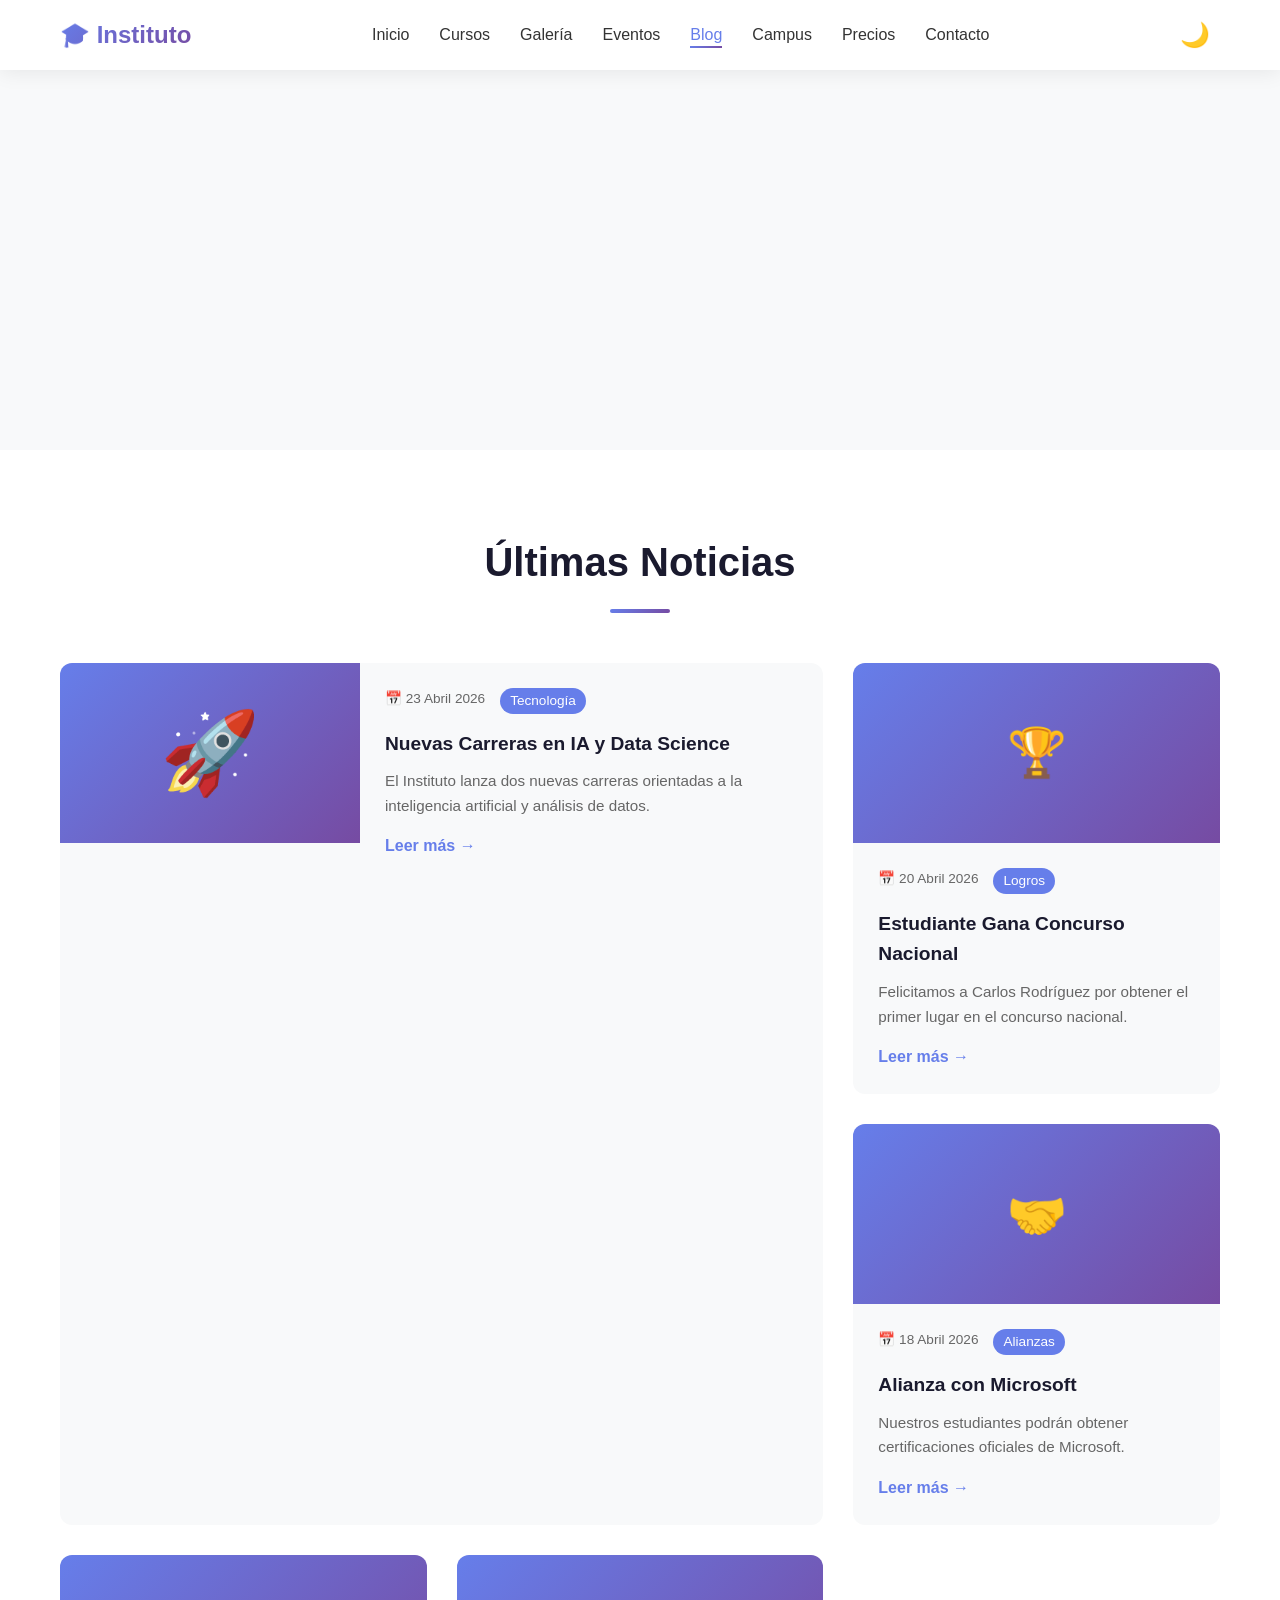
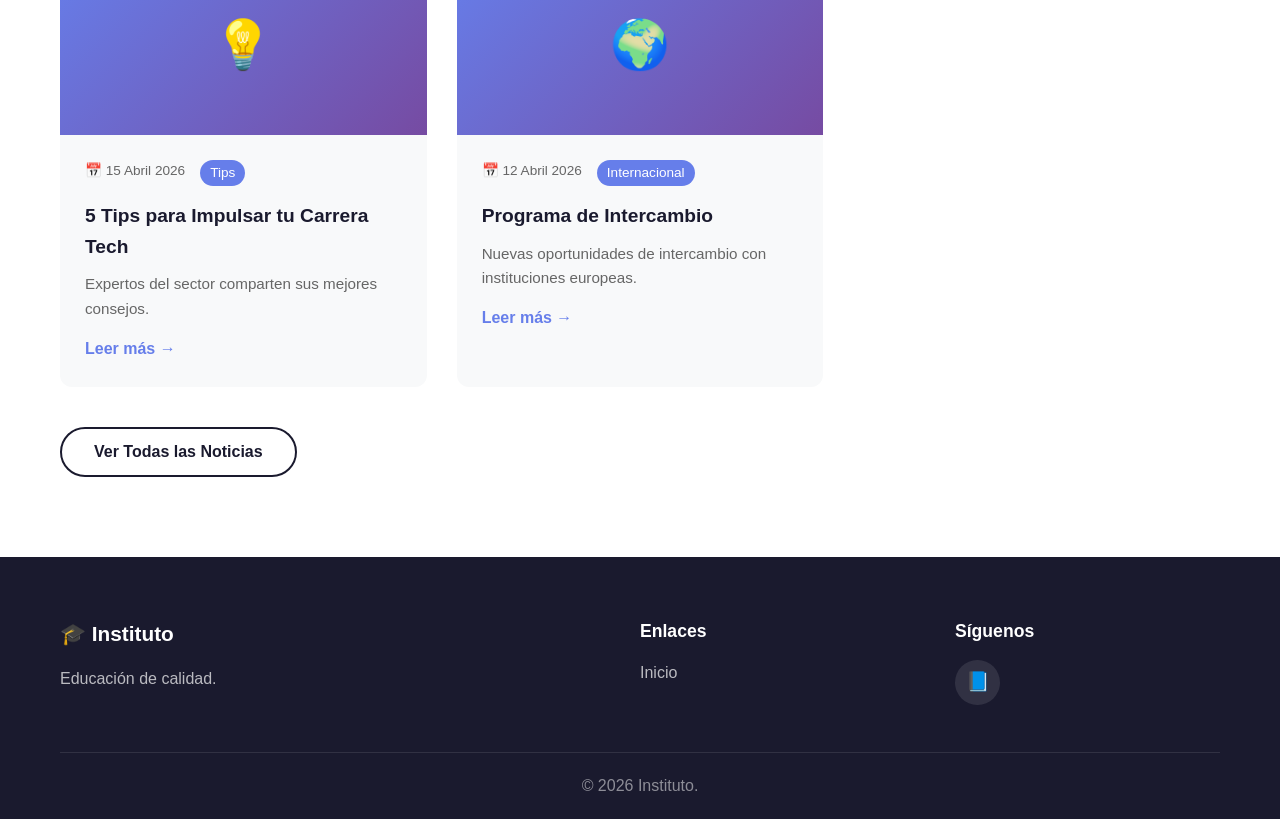
==== blog.html @ a8fb826b "mejoras separadas" ====
<!DOCTYPE html>
<html lang="es">
<head>
    <meta charset="UTF-8">
    <meta name="viewport" content="width=device-width, initial-scale=1.0">
    <title>Blog - Instituto Educativo</title>
    <link rel="stylesheet" href="css/base.css">
    <link rel="stylesheet" href="css/blog.css">
</head>
<body>
    <header class="header">
        <nav class="nav container">
            <a href="index.html" class="logo">🎓 Instituto</a>
            <button class="menu-toggle"><span></span><span></span><span></span></button>
            <ul class="nav-links">
                <li><a href="index.html">Inicio</a></li>
                <li><a href="cursos.html">Cursos</a></li>
                <li><a href="galeria.html">Galería</a></li>
                <li><a href="eventos.html">Eventos</a></li>
                <li><a href="blog.html" class="active">Blog</a></li>
                <li><a href="campus.html">Campus</a></li>
                <li><a href="precios.html">Precios</a></li>
                <li><a href="contacto.html">Contacto</a></li>
            </ul>
            <button class="theme-toggle" id="themeToggle">🌙</button>
        </nav>
    </header>

    <section class="hero" style="min-height:50vh;">
        <div class="hero-content container">
            <h1>Blog y Noticias</h1>
            <p>Mantente informado con las últimas noticias del instituto</p>
        </div>
    </section>

    <section class="section blog">
        <div class="container">
            <h2 class="section-title">Últimas Noticias</h2>
            <div class="blog-grid">
                <article class="blog-card featured">
                    <div class="blog-img">🚀</div>
                    <div class="blog-content">
                        <div class="blog-meta"><span class="blog-date">📅 23 Abril 2026</span><span class="blog-category">Tecnología</span></div>
                        <h3>Nuevas Carreras en IA y Data Science</h3>
                        <p>El Instituto lanza dos nuevas carreras orientadas a la inteligencia artificial y análisis de datos.</p>
                        <a href="#" class="blog-link">Leer más →</a>
                    </div>
                </article>
                <article class="blog-card">
                    <div class="blog-img">🏆</div>
                    <div class="blog-content">
                        <div class="blog-meta"><span class="blog-date">📅 20 Abril 2026</span><span class="blog-category">Logros</span></div>
                        <h3>Estudiante Gana Concurso Nacional</h3>
                        <p>Felicitamos a Carlos Rodríguez por obtener el primer lugar en el concurso nacional.</p>
                        <a href="#" class="blog-link">Leer más →</a>
                    </div>
                </article>
                <article class="blog-card">
                    <div class="blog-img">🤝</div>
                    <div class="blog-content">
                        <div class="blog-meta"><span class="blog-date">📅 18 Abril 2026</span><span class="blog-category">Alianzas</span></div>
                        <h3>Alianza con Microsoft</h3>
                        <p>Nuestros estudiantes podrán obtener certificaciones oficiales de Microsoft.</p>
                        <a href="#" class="blog-link">Leer más →</a>
                    </div>
                </article>
                <article class="blog-card">
                    <div class="blog-img">💡</div>
                    <div class="blog-content">
                        <div class="blog-meta"><span class="blog-date">📅 15 Abril 2026</span><span class="blog-category">Tips</span></div>
                        <h3>5 Tips para Impulsar tu Carrera Tech</h3>
                        <p>Expertos del sector comparten sus mejores consejos.</p>
                        <a href="#" class="blog-link">Leer más →</a>
                    </div>
                </article>
                <article class="blog-card">
                    <div class="blog-img">🌍</div>
                    <div class="blog-content">
                        <div class="blog-meta"><span class="blog-date">📅 12 Abril 2026</span><span class="blog-category">Internacional</span></div>
                        <h3>Programa de Intercambio</h3>
                        <p>Nuevas oportunidades de intercambio con instituciones europeas.</p>
                        <a href="#" class="blog-link">Leer más →</a>
                    </div>
                </article>
            </div>
            <button class="btn btn-outline-dark" id="btnBlog">Ver Todas las Noticias</button>
        </div>
    </section>

    <footer class="footer">
        <div class="container">
            <div class="footer-content">
                <div class="footer-section"><h3>🎓 Instituto</h3><p>Educación de calidad.</p></div>
                <div class="footer-section"><h4>Enlaces</h4><ul><li><a href="index.html">Inicio</a></li></ul></div>
                <div class="footer-section"><h4>Síguenos</h4><div class="social-links"><a href="#">📘</a></div></div>
            </div>
            <div class="footer-bottom"><p>&copy; 2026 Instituto.</p></div>
        </div>
    </footer>

    <div class="toast" id="toast"><span class="toast-icon">✓</span><span class="toast-message">Mensaje</span></div>
    <button class="scroll-top" id="scrollTop">↑</button>
    <script src="js/bundle.js"></script>
</body>
</html>
---- css/base.css ----
:root {
    --primary: #667eea;
    --secondary: #764ba2;
    --dark: #1a1a2e;
    --light: #f8f9fa;
    --text: #333;
    --text-light: #666;
    --white: #ffffff;
    --gradient: linear-gradient(135deg, var(--primary) 0%, var(--secondary) 100%);
    --shadow: 0 10px 30px rgba(0, 0, 0, 0.1);
    --radius: 12px;
}

* {
    margin: 0;
    padding: 0;
    box-sizing: border-box;
}

html {
    scroll-behavior: smooth;
}

body {
    font-family: 'Segoe UI', Tahoma, Geneva, Verdana, sans-serif;
    color: var(--text);
    line-height: 1.6;
    background-color: var(--light);
}

.container {
    max-width: 1200px;
    margin: 0 auto;
    padding: 0 20px;
}

a {
    text-decoration: none;
    color: inherit;
}

ul {
    list-style: none;
}

img {
    max-width: 100%;
    height: auto;
}

.btn {
    display: inline-block;
    padding: 14px 32px;
    background: var(--gradient);
    color: var(--white);
    border: none;
    border-radius: 50px;
    font-size: 1rem;
    font-weight: 600;
    cursor: pointer;
    transition: transform 0.3s ease, box-shadow 0.3s ease;
}

.btn:hover {
    transform: translateY(-2px);
    box-shadow: 0 10px 25px rgba(102, 126, 234, 0.4);
}

.btn-outline {
    background: transparent;
    border: 2px solid var(--white);
    color: var(--white);
}

.btn-outline:hover {
    background: var(--white);
    color: var(--primary);
}

.btn-outline-dark {
    background: transparent;
    border: 2px solid var(--dark);
    color: var(--dark);
}

.btn-outline-dark:hover {
    background: var(--dark);
    color: var(--white);
}

.section {
    padding: 80px 0;
}

.section-title {
    font-size: 2.5rem;
    text-align: center;
    margin-bottom: 50px;
    color: var(--dark);
    position: relative;
}

.section-title::after {
    content: '';
    display: block;
    width: 60px;
    height: 4px;
    background: var(--gradient);
    margin: 15px auto 0;
    border-radius: 2px;
}

.header {
    position: fixed;
    top: 0;
    left: 0;
    width: 100%;
    background: var(--white);
    box-shadow: 0 2px 20px rgba(0, 0, 0, 0.08);
    z-index: 1000;
}

.nav {
    display: flex;
    justify-content: space-between;
    align-items: center;
    height: 70px;
}

.logo {
    font-size: 1.5rem;
    font-weight: 700;
    background: var(--gradient);
    -webkit-background-clip: text;
    -webkit-text-fill-color: transparent;
    background-clip: text;
}

.nav-links {
    display: flex;
    gap: 30px;
}

.nav-links a {
    font-weight: 500;
    transition: color 0.3s ease;
    position: relative;
}

.nav-links a::after {
    content: '';
    position: absolute;
    bottom: -5px;
    left: 0;
    width: 0;
    height: 2px;
    background: var(--gradient);
    transition: width 0.3s ease;
}

.nav-links a:hover::after {
    width: 100%;
}

.nav-links a:hover {
    color: var(--primary);
}

.nav-links a.active {
    color: var(--primary);
}

.nav-links a.active::after {
    width: 100%;
}

.menu-toggle {
    display: none;
    flex-direction: column;
    gap: 5px;
    background: none;
    border: none;
    cursor: pointer;
    padding: 5px;
}

.menu-toggle span {
    width: 25px;
    height: 3px;
    background: var(--dark);
    border-radius: 3px;
    transition: all 0.3s ease;
}

.menu-toggle.active span:nth-child(1) {
    transform: rotate(45deg) translate(5px, 5px);
}

.menu-toggle.active span:nth-child(2) {
    opacity: 0;
}

.menu-toggle.active span:nth-child(3) {
    transform: rotate(-45deg) translate(7px, -6px);
}

.theme-toggle {
    background: none;
    border: none;
    font-size: 1.5rem;
    cursor: pointer;
    padding: 5px 10px;
    transition: transform 0.3s ease;
}

.theme-toggle:hover {
    transform: scale(1.2);
}

.footer {
    background: var(--dark);
    color: var(--white);
    padding: 60px 0 20px;
}

.footer-content {
    display: grid;
    grid-template-columns: 2fr 1fr 1fr;
    gap: 50px;
    margin-bottom: 40px;
}

.footer-section h3 {
    font-size: 1.3rem;
    margin-bottom: 15px;
}

.footer-section > p {
    color: rgba(255, 255, 255, 0.7);
    line-height: 1.7;
    margin-bottom: 20px;
}

.newsletter-mini {
    display: flex;
    gap: 10px;
}

.newsletter-mini input {
    flex: 1;
    padding: 12px 15px;
    border: none;
    border-radius: 8px;
    background: rgba(255, 255, 255, 0.1);
    color: var(--white);
}

.newsletter-mini input::placeholder {
    color: rgba(255, 255, 255, 0.5);
}

.newsletter-mini button {
    padding: 12px 15px;
    background: var(--primary);
    border: none;
    border-radius: 8px;
    color: var(--white);
    cursor: pointer;
    transition: background 0.3s ease;
}

.newsletter-mini button:hover {
    background: var(--secondary);
}

.footer-section h4 {
    font-size: 1.1rem;
    margin-bottom: 15px;
}

.footer-section ul li {
    margin-bottom: 10px;
}

.footer-section ul a {
    color: rgba(255, 255, 255, 0.7);
    transition: color 0.3s ease;
}

.footer-section ul a:hover {
    color: var(--primary);
}

.social-links {
    display: flex;
    gap: 15px;
}

.social-links a {
    width: 45px;
    height: 45px;
    display: flex;
    align-items: center;
    justify-content: center;
    background: rgba(255, 255, 255, 0.1);
    border-radius: 50%;
    font-size: 1.2rem;
    transition: background 0.3s ease, transform 0.3s ease;
}

.social-links a:hover {
    background: var(--primary);
    transform: translateY(-3px);
}

.footer-bottom {
    text-align: center;
    padding-top: 20px;
    border-top: 1px solid rgba(255, 255, 255, 0.1);
    color: rgba(255, 255, 255, 0.5);
}

.scroll-top {
    position: fixed;
    bottom: 30px;
    right: 30px;
    width: 50px;
    height: 50px;
    background: var(--gradient);
    color: var(--white);
    border: none;
    border-radius: 50%;
    font-size: 1.5rem;
    cursor: pointer;
    opacity: 0;
    visibility: hidden;
    transition: all 0.3s ease;
    z-index: 1000;
}

.scroll-top.show {
    opacity: 1;
    visibility: visible;
}

.scroll-top:hover {
    transform: translateY(-5px);
    box-shadow: var(--shadow);
}

.toast {
    position: fixed;
    bottom: 30px;
    right: 30px;
    display: flex;
    align-items: center;
    gap: 10px;
    padding: 15px 25px;
    background: #27ae60;
    color: var(--white);
    border-radius: 8px;
    box-shadow: var(--shadow);
    transform: translateX(150%);
    transition: transform 0.3s ease;
    z-index: 3000;
}

.toast.show {
    transform: translateX(0);
}

.toast-icon {
    width: 24px;
    height: 24px;
    background: var(--white);
    color: #27ae60;
    border-radius: 50%;
    display: flex;
    align-items: center;
    justify-content: center;
    font-weight: 700;
}

.modal {
    display: none;
    position: fixed;
    top: 0;
    left: 0;
    width: 100%;
    height: 100%;
    background: rgba(0, 0, 0, 0.7);
    z-index: 2000;
    justify-content: center;
    align-items: center;
}

.modal.show {
    display: flex;
}

.modal-content {
    background: var(--white);
    padding: 40px;
    border-radius: var(--radius);
    max-width: 500px;
    width: 90%;
    position: relative;
    animation: modalSlide 0.3s ease;
}

@keyframes modalSlide {
    from {
        transform: translateY(-50px);
        opacity: 0;
    }
    to {
        transform: translateY(0);
        opacity: 1;
    }
}

.modal-close {
    position: absolute;
    top: 15px;
    right: 20px;
    font-size: 1.5rem;
    cursor: pointer;
    color: var(--text-light);
    transition: color 0.3s ease;
}

.modal-close:hover {
    color: var(--dark);
}

.modal-content h3 {
    font-size: 1.5rem;
    color: var(--dark);
    margin-bottom: 15px;
}

.modal-content p {
    color: var(--text-light);
    margin-bottom: 20px;
}

.modal-info {
    display: flex;
    flex-direction: column;
    gap: 10px;
    margin-bottom: 25px;
    padding: 20px;
    background: var(--light);
    border-radius: 8px;
}

.modal-info span {
    color: var(--text);
    font-size: 0.95rem;
}

.filter-btn {
    padding: 10px 25px;
    background: var(--light);
    border: 2px solid transparent;
    border-radius: 30px;
    font-size: 0.95rem;
    font-weight: 500;
    cursor: pointer;
    transition: all 0.3s ease;
}

.filter-btn:hover {
    border-color: var(--primary);
    color: var(--primary);
}

.filter-btn.active {
    background: var(--gradient);
    color: var(--white);
}

.check {
    color: var(--primary);
    font-weight: 700;
}

.cross {
    color: #e74c3c;
}

[data-theme="dark"] {
    --light: #1a1a2e;
    --dark: #f8f9fa;
    --text: #e0e0e0;
    --text-light: #aaa;
    --white: #16213e;
}

[data-theme="dark"] .header,
[data-theme="dark"] .card,
[data-theme="dark"] .mv-card,
[data-theme="dark"] .profesor-card,
[data-theme="dark"] .contact-form,
[data-theme="dark"] .ubicacion-info,
[data-theme="dark"] .faq-item,
[data-theme="dark"] .beca-card,
[data-theme="dark"] .plan-card,
[data-theme="dark"] .blog-card,
[data-theme="dark"] .evento-card {
    background: #1a1a2e;
}

@media (max-width: 992px) {
    .footer-content {
        grid-template-columns: 1fr 1fr;
    }
}

@media (max-width: 768px) {
    .menu-toggle {
        display: flex;
    }

    .nav {
        flex-wrap: wrap;
    }

    .theme-toggle {
        order: 3;
        margin-left: auto;
    }

    .nav-links {
        order: 4;
        width: 100%;
        position: fixed;
        top: 70px;
        left: 0;
        right: 0;
        background: var(--white);
        flex-direction: column;
        align-items: center;
        padding: 30px;
        gap: 20px;
        box-shadow: 0 10px 30px rgba(0, 0, 0, 0.1);
        transform: translateY(-150%);
        opacity: 0;
        transition: all 0.3s ease;
    }

    .nav-links.active {
        transform: translateY(0);
        opacity: 1;
    }

    .section {
        padding: 60px 0;
    }

    .section-title {
        font-size: 2rem;
    }

    .footer-content {
        grid-template-columns: 1fr;
        text-align: center;
    }

    .social-links {
        justify-content: center;
    }

    .newsletter-mini {
        max-width: 300px;
        margin: 0 auto;
    }
}

@media (max-width: 480px) {
    .container {
        padding: 0 15px;
    }
}
---- css/blog.css ----
.blog {
    background: var(--white);
}

.blog-grid {
    display: grid;
    grid-template-columns: repeat(3, 1fr);
    gap: 30px;
    margin-bottom: 40px;
}

.blog-card {
    background: var(--light);
    border-radius: var(--radius);
    overflow: hidden;
    transition: transform 0.3s ease;
}

.blog-card:hover {
    transform: translateY(-10px);
    box-shadow: var(--shadow);
}

.blog-card.featured {
    grid-column: span 2;
    grid-row: span 2;
    display: flex;
}

.blog-card.featured .blog-img {
    font-size: 5rem;
    min-width: 300px;
}

.blog-img {
    height: 180px;
    background: var(--gradient);
    display: flex;
    align-items: center;
    justify-content: center;
    font-size: 3rem;
}

.blog-content {
    padding: 25px;
}

.blog-meta {
    display: flex;
    gap: 15px;
    margin-bottom: 15px;
    font-size: 0.85rem;
    color: var(--text-light);
}

.blog-category {
    background: var(--primary);
    color: var(--white);
    padding: 2px 10px;
    border-radius: 20px;
}

.blog-content h3 {
    font-size: 1.2rem;
    color: var(--dark);
    margin-bottom: 10px;
}

.blog-content p {
    color: var(--text-light);
    font-size: 0.95rem;
    margin-bottom: 15px;
}

.blog-link {
    color: var(--primary);
    font-weight: 600;
    transition: color 0.3s ease;
}

.blog-link:hover {
    color: var(--secondary);
}

@media (max-width: 992px) {
    .blog-grid {
        grid-template-columns: repeat(2, 1fr);
    }

    .blog-card.featured {
        grid-column: span 2;
    }
}

@media (max-width: 768px) {
    .blog-grid {
        grid-template-columns: 1fr;
    }

    .blog-card.featured {
        grid-column: span 1;
        display: block;
    }
}
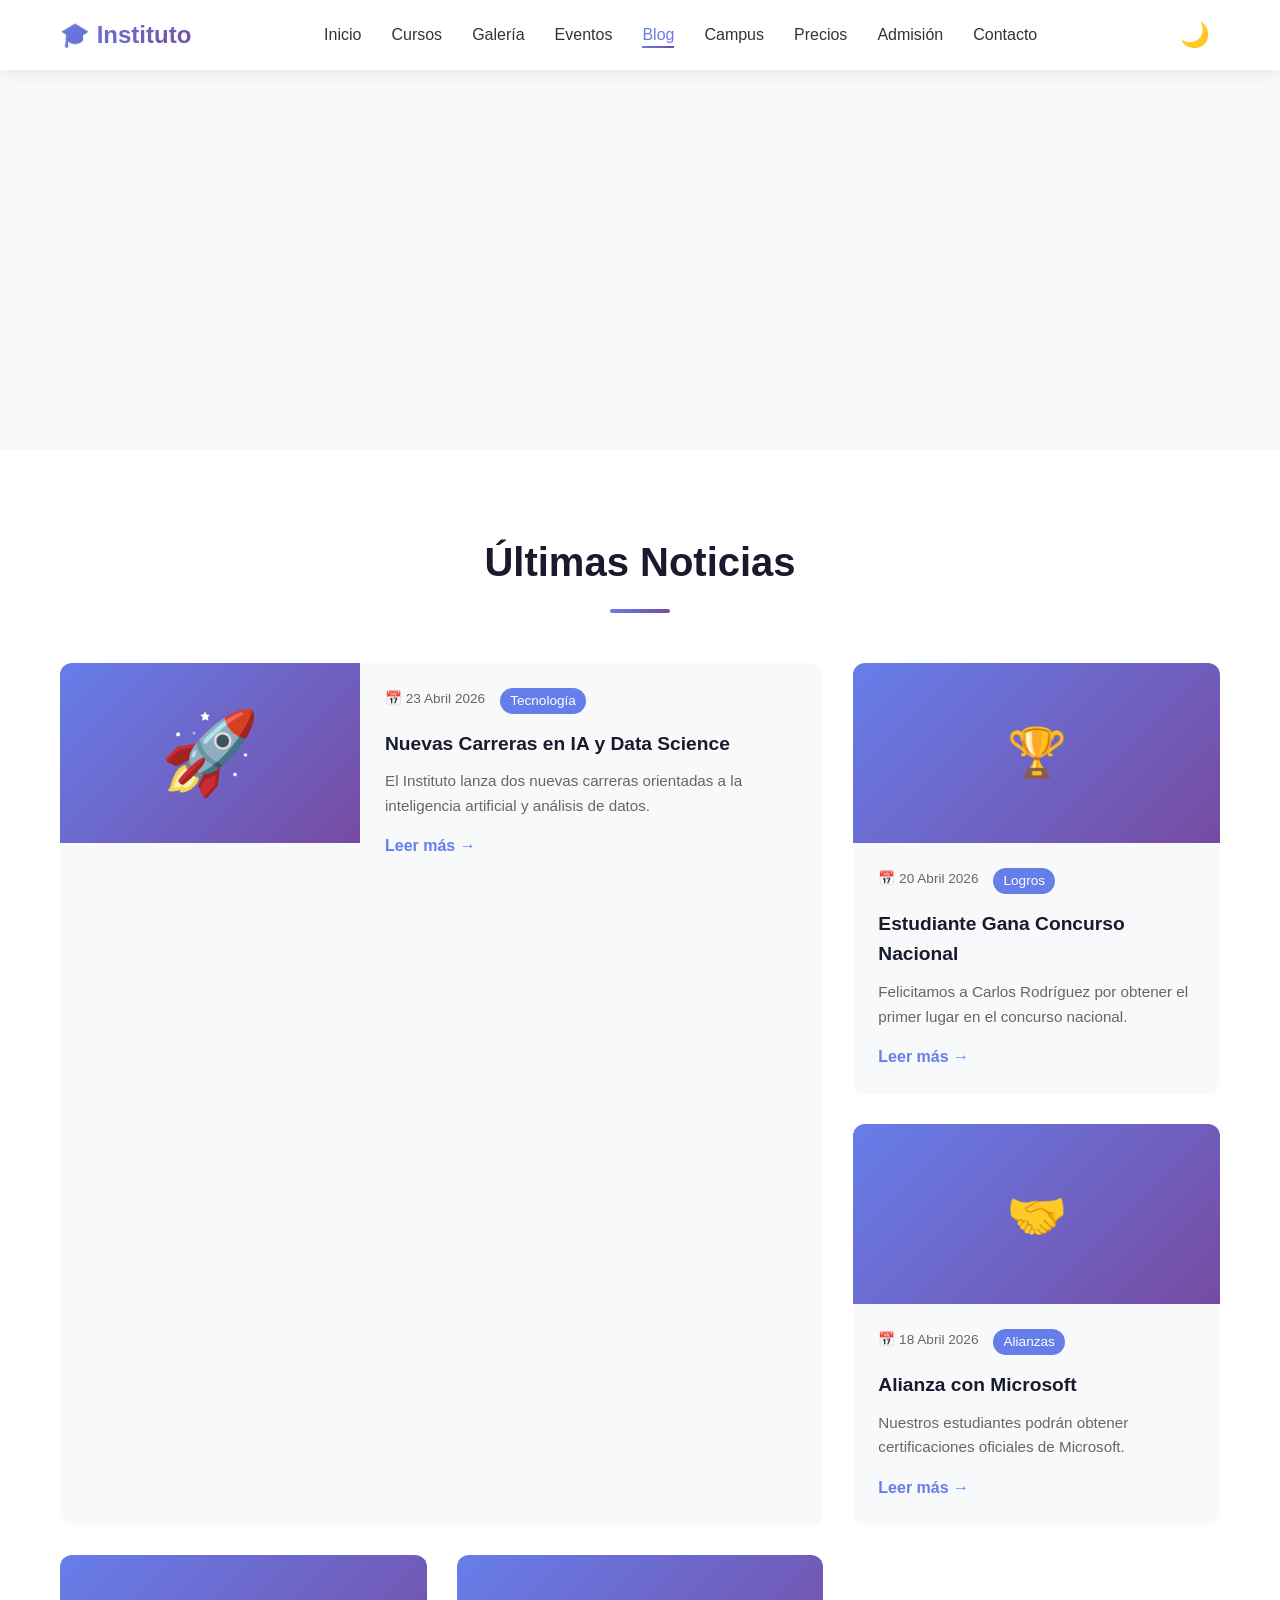
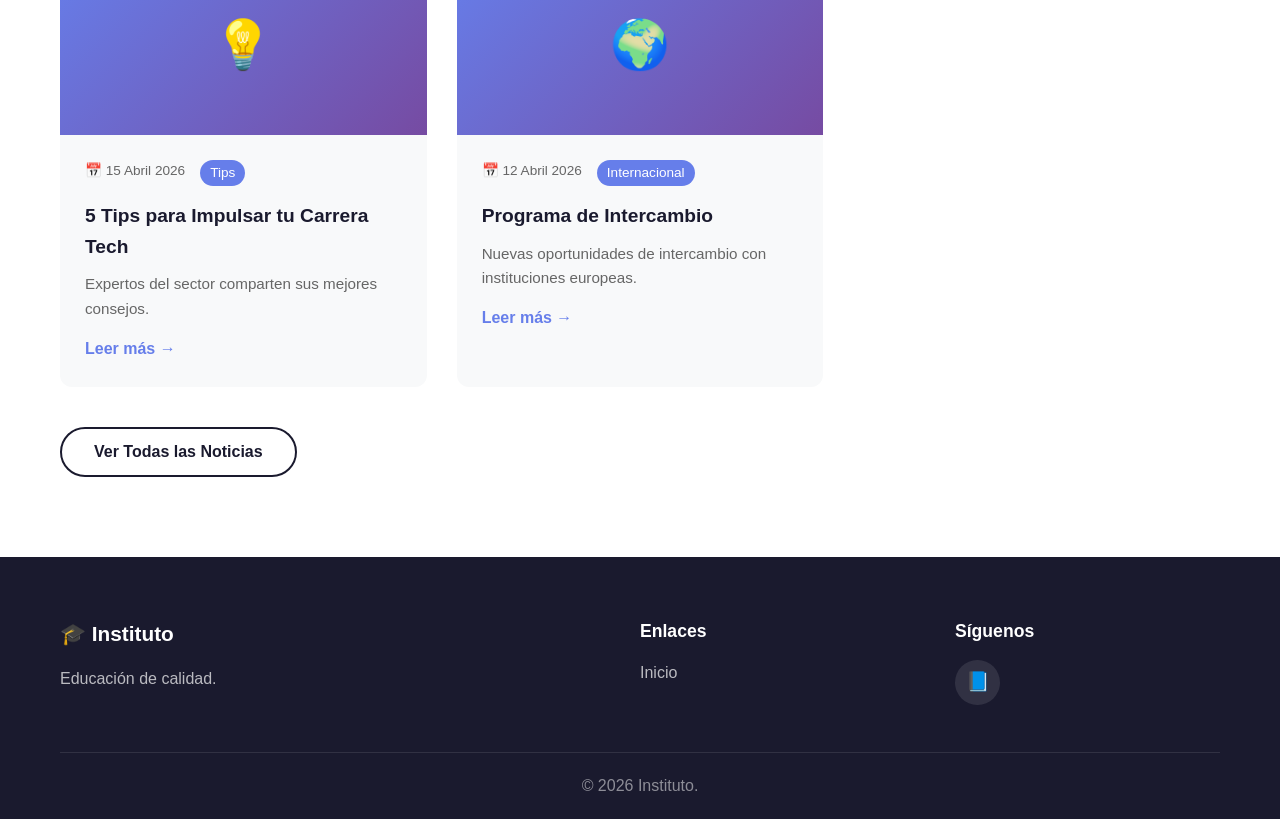
==== commit be8e0df1: "agregue modulo de admision" ====
--- a/blog.html
+++ b/blog.html
@@ -20,6 +20,7 @@
                 <li><a href="blog.html" class="active">Blog</a></li>
                 <li><a href="campus.html">Campus</a></li>
                 <li><a href="precios.html">Precios</a></li>
+                <li><a href="admision.html">Admisión</a></li>
                 <li><a href="contacto.html">Contacto</a></li>
             </ul>
             <button class="theme-toggle" id="themeToggle">🌙</button>
